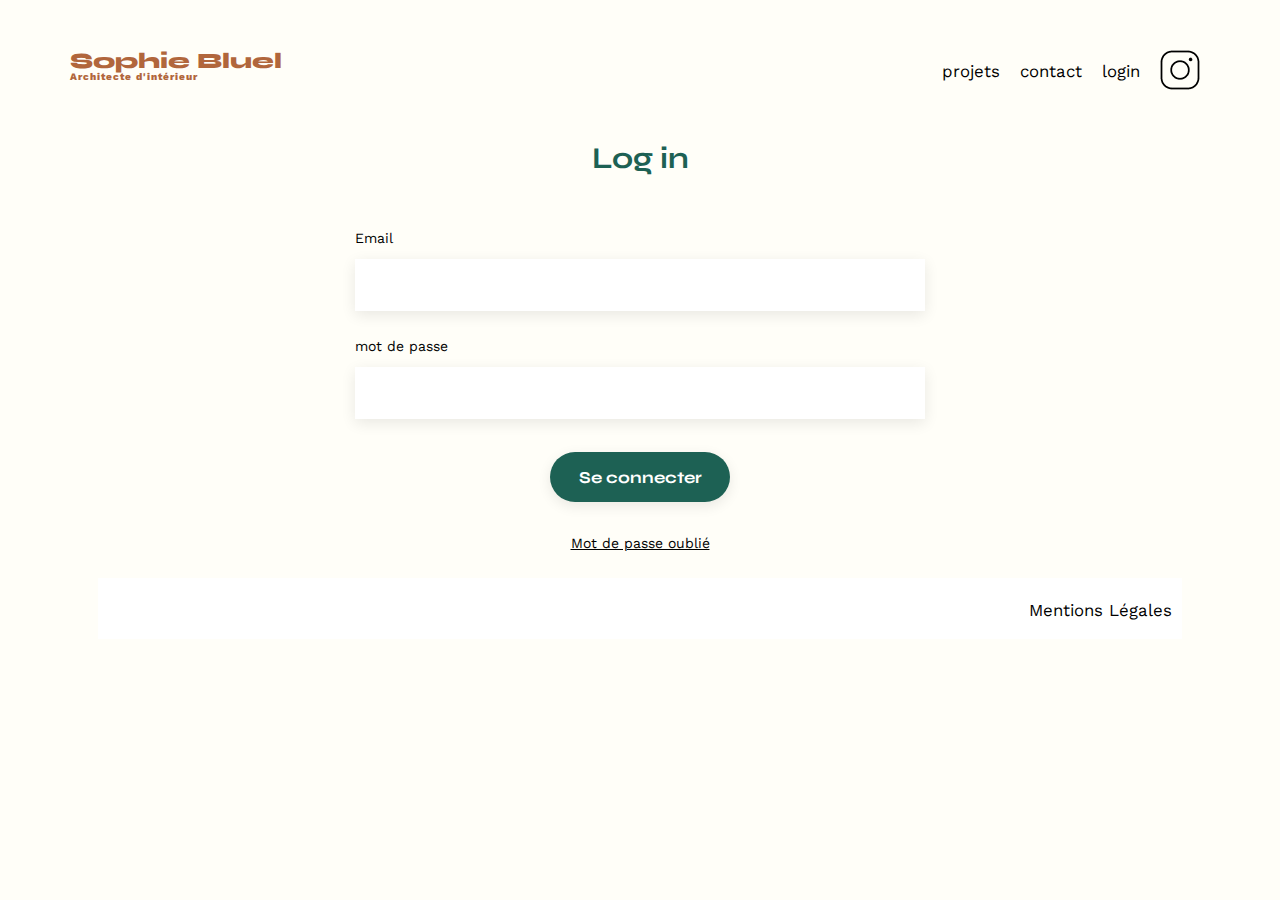
==== FrontEnd/login.html @ 14896f3f "first commit" ====
<!DOCTYPE html>
<html lang="fr">
<head>
	<meta charset="UTF-8">
	<title>Sophie Bluel - Architecte d'intérieur</title>
	<meta name="viewport" content="width=device-width, initial-scale=1.0">
	<link rel="preconnect" href="https://fonts.googleapis.com">
	<link rel="preconnect" href="https://fonts.gstatic.com" crossorigin>
	<link href="https://fonts.googleapis.com/css2?family=Syne:wght@700;800&family=Work+Sans&display=swap" rel="stylesheet">
	<meta name="description" content="">
	<link rel="stylesheet" href="./assets/style.css">
</head>
<body>
    <header>
        <h1>Sophie Bluel <span>Architecte d'intérieur</span></h1>
        <nav>
            <ul>
                <li>projets</li>
                <li>contact</li>
                <li>login</li>
                <li><img src="./assets/icons/instagram.png" alt="Instagram"></li>
            </ul>
        </nav>
    </header>
    <main>
        <section id="contact">
            <h2>Log in</h2>
            <form action="#" method="post">
                <label for="email">Email</label>
                <input type="email" name="email" id="email">
                <label for="mdp">mot de passe</label>
                <input type="text" name="mdp" id="mdp">
                <input type="submit" value="Se connecter">
            </form>
            <a>Mot de passe oublié</a>
        </section>
    </main>
    <footer>
        <nav>
            <ul>
                <li>Mentions Légales</li>
            </ul>
        </nav>
    </footer>
</body>
---- FrontEnd/assets/style.css ----
/* http://meyerweb.com/eric/tools/css/reset/
   v2.0 | 20110126
   License: none (public domain)
*/

html, body, div, span, applet, object, iframe,
h1, h2, h3, h4, h5, h6, p, blockquote, pre,
a, abbr, acronym, address, big, cite, code,
del, dfn, em, img, ins, kbd, q, s, samp,
small, strike, strong, sub, sup, tt, var,
b, u, i, center,
dl, dt, dd, ol, ul, li,
fieldset, form, label, legend,
table, caption, tbody, tfoot, thead, tr, th, td,
article, aside, canvas, details, embed,
figure, figcaption, footer, header, hgroup,
menu, nav, output, ruby, section, summary,
time, mark, audio, video {
	margin: 0;
	padding: 0;
	border: 0;
	font-size: 100%;
	font: inherit;
	vertical-align: baseline;
}
/* HTML5 display-role reset for older browsers */
article, aside, details, figcaption, figure,
footer, header, hgroup, menu, nav, section {
	display: block;
}
body {
	line-height: 1;
}
ol, ul {
	list-style: none;
}
blockquote, q {
	quotes: none;
}
blockquote:before, blockquote:after,
q:before, q:after {
	content: '';
	content: none;
}
table {
	border-collapse: collapse;
	border-spacing: 0;
}
/** end reset css**/
body {
	background-color: #FFFEF8;
	max-width: 1140px;
	margin:auto;
	font-family: 'Work Sans' ;
	font-size: 14px;
}
header {
	display: flex;
	justify-content: space-between;
	margin: 50px 0
}
section {
	margin: 50px 0
}

h1{
	display: flex;
	flex-direction: column;
	font-family: 'Syne';
	font-size: 22px;
	font-weight: 800;
	color: #B1663C
}

h1 > span {
	font-family: 'Work Sans';
	font-size:10px;
	letter-spacing: 0.1em;
;
}

h2{
	font-family: 'Syne';
	font-weight: 700;
	font-size: 30px;
	color: #1D6154
}
nav ul {
	display: flex;
	align-items: center;
	list-style-type: none;

}
nav li {
	padding: 0 10px;
	font-size: 1.2em;
}
nav li a {
	text-decoration: none;
	color: black;
}

li:hover {
	color: #B1663C;
}
#introduction {
	display: flex;
	align-items: center;
}
#introduction figure {
	flex: 1
}
#introduction img {
	display: block;
	margin: auto;
	width: 80%;
}

#introduction article {
	flex: 1
}
#introduction h2 {
	margin-bottom: 1em;
}

#introduction p {
	margin-bottom: 0.5em;
}
#portfolio h2 {
	text-align: center;
	margin-bottom: 1em;
}

#categorie {
	display: flex;
	justify-content: center;
	margin: 0 183px 0 182px;
}
#categorie h2 {
	font-size: 16px;
	border: 1px solid #1D6154;
	border-radius: 60px;
	padding: 9px;
	margin: 0 5px 50px 5px;	
}
#categorie h2:hover {
	background-color: #1D6154;
	color: #FFFFFF;
}

.gallery {
	width: 100%;
	display: grid;
	grid-template-columns: 1fr 1fr 1fr;
	grid-column-gap: 20px;
	grid-row-gap: 20px;
}

.gallery img {
	width: 100%;

}
#contact {
	width: 50%;
margin: auto;
}
#contact > * {
	text-align: center;

}
#contact h2{
	margin-bottom: 20px;
}
#contact form {
	text-align: left;
	margin-top:30px;
	display: flex;
	flex-direction: column;
}

#contact input {
	height: 50px;
	font-size: 1.2em;
	border: none;
	box-shadow: 0px 4px 14px rgba(0, 0, 0, 0.09);
}
#contact label {
	margin: 2em 0 1em 0;
}
#contact textarea {
	border: none;
	box-shadow: 0px 4px 14px rgba(0, 0, 0, 0.09);
}
#contact a {
	display: flex;
	justify-content: center;
	text-decoration: underline;
}

input[type="submit"]{
	font-family: 'Syne';
	font-weight: 700;
	color: white;
	background-color: #1D6154;
	margin : 2em auto ;
	width: 180px;
	text-align: center;
	border-radius: 60px ;
}

footer nav ul {
	display: flex;
	justify-content: flex-end;
	margin: 2em;
	padding: 24px 0 20px 0;
	background-color: #FFFFFF;
}
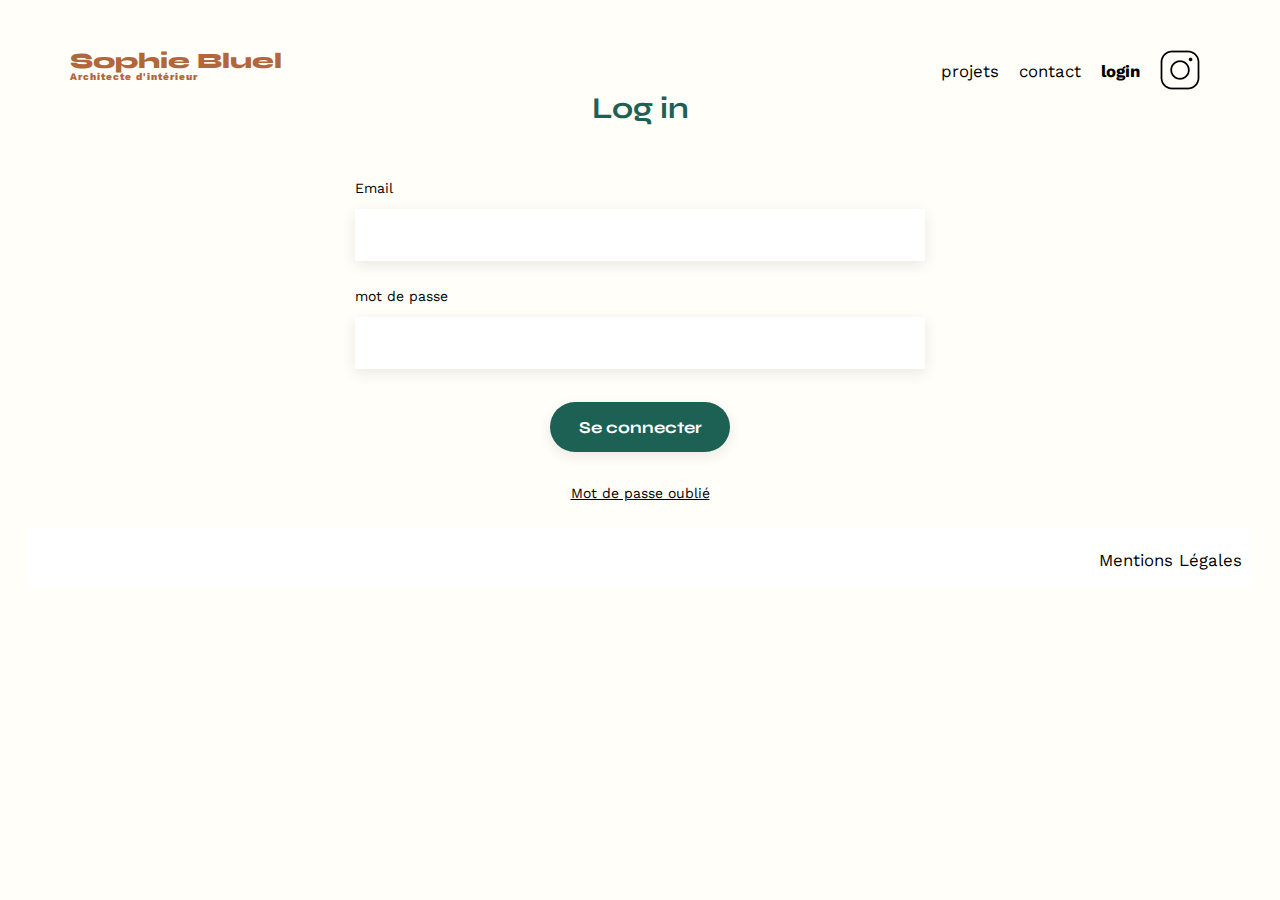
==== commit 7623d277: "construction de la modal html, css , js" ====
--- a/FrontEnd/login.html
+++ b/FrontEnd/login.html
@@ -11,13 +11,13 @@
 	<link rel="stylesheet" href="./assets/style.css">
 </head>
 <body>
-    <header>
+    <header id="headerBase">
         <h1>Sophie Bluel <span>Architecte d'intérieur</span></h1>
         <nav>
             <ul>
                 <li>projets</li>
                 <li>contact</li>
-                <li>login</li>
+                <li id="login">login</li>
                 <li><img src="./assets/icons/instagram.png" alt="Instagram"></li>
             </ul>
         </nav>
@@ -42,4 +42,5 @@
             </ul>
         </nav>
     </footer>
+    <script src="assets/login.js"></script>
 </body>--- a/FrontEnd/assets/style.css
+++ b/FrontEnd/assets/style.css
@@ -49,18 +49,41 @@
 /** end reset css**/
 body {
 	background-color: #FFFEF8;
+	font-family: 'Work Sans' ;
+	font-size: 14px;
+}
+header {
+	width: 100%;
+}
+#headerBase {
+	display: flex;
+	justify-content: space-between;
 	max-width: 1140px;
 	margin:auto;
-	font-family: 'Work Sans' ;
-	font-size: 14px;
-}
-header {
-	display: flex;
-	justify-content: space-between;
-	margin: 50px 0
+	padding-top: 50px;
 }
 section {
 	margin: 50px 0
+}
+
+#editionMode {
+	display: flex;
+	justify-content: center;
+	align-items: center;
+	background-color: black;
+	height: 59px;
+	display: none;
+}
+#editionMode i {
+	width: 15px;
+	height: 15px;
+	margin-right: 10px;
+}
+#editionMode .fa-regular {
+	color: #FFFFFF;
+}
+#editionMode p {
+	color: #ffffff;
 }
 
 h1{
@@ -99,9 +122,16 @@
 	text-decoration: none;
 	color: black;
 }
+#login {
+	font-weight: bold;
+}
 
 li:hover {
 	color: #B1663C;
+}
+main {
+	max-width: 1140px;
+	margin:auto;
 }
 #introduction {
 	display: flex;
@@ -128,22 +158,59 @@
 }
 #portfolio h2 {
 	text-align: center;
+	margin-right: 31px ;
+	
+}
+#project {
+	display: flex;
+	justify-content: center;
+	align-items: center;
 	margin-bottom: 1em;
 }
+#project i {
+	margin-right: 10px;
+}
+#project a {
+	display: flex;
+	color: black;
+	text-decoration: none;
+}
+
+/* construction de la modal*/
+.modal {
+	display: none;
+	justify-content: center;
+	align-items: center;
+	position: fixed;
+	top: 0;
+	left: 0;
+	width: 100vw;
+	height: 100vh;
+	background: rgba(0, 0, 0, 0.3);
+}
+.modalBox {
+	border-radius: 10px;
+	width: 630px;
+	height: 688px;
+	background-color: #ffffff;
+}
 
 #categorie {
 	display: flex;
 	justify-content: center;
 	margin: 0 183px 0 182px;
 }
-#categorie h2 {
+#categorie button {
+	font-family: 'Syne';
 	font-size: 16px;
 	border: 1px solid #1D6154;
 	border-radius: 60px;
 	padding: 9px;
-	margin: 0 5px 50px 5px;	
-}
-#categorie h2:hover {
+	margin: 0 5px 50px 5px;
+	color: #1D6154;
+	background-color: #FFFEF8;
+}
+#categorie button:active {
 	background-color: #1D6154;
 	color: #FFFFFF;
 }
@@ -158,7 +225,13 @@
 
 .gallery img {
 	width: 100%;
-
+}
+
+.gallery figcaption {
+	color: #3D3D3D;
+	font-family: Work Sans;
+	font-size: 13px;
+	font-weight: 400;
 }
 #contact {
 	width: 50%;
@@ -208,6 +281,10 @@
 	border-radius: 60px ;
 }
 
+footer {
+	width: 100%;
+}
+
 footer nav ul {
 	display: flex;
 	justify-content: flex-end;
